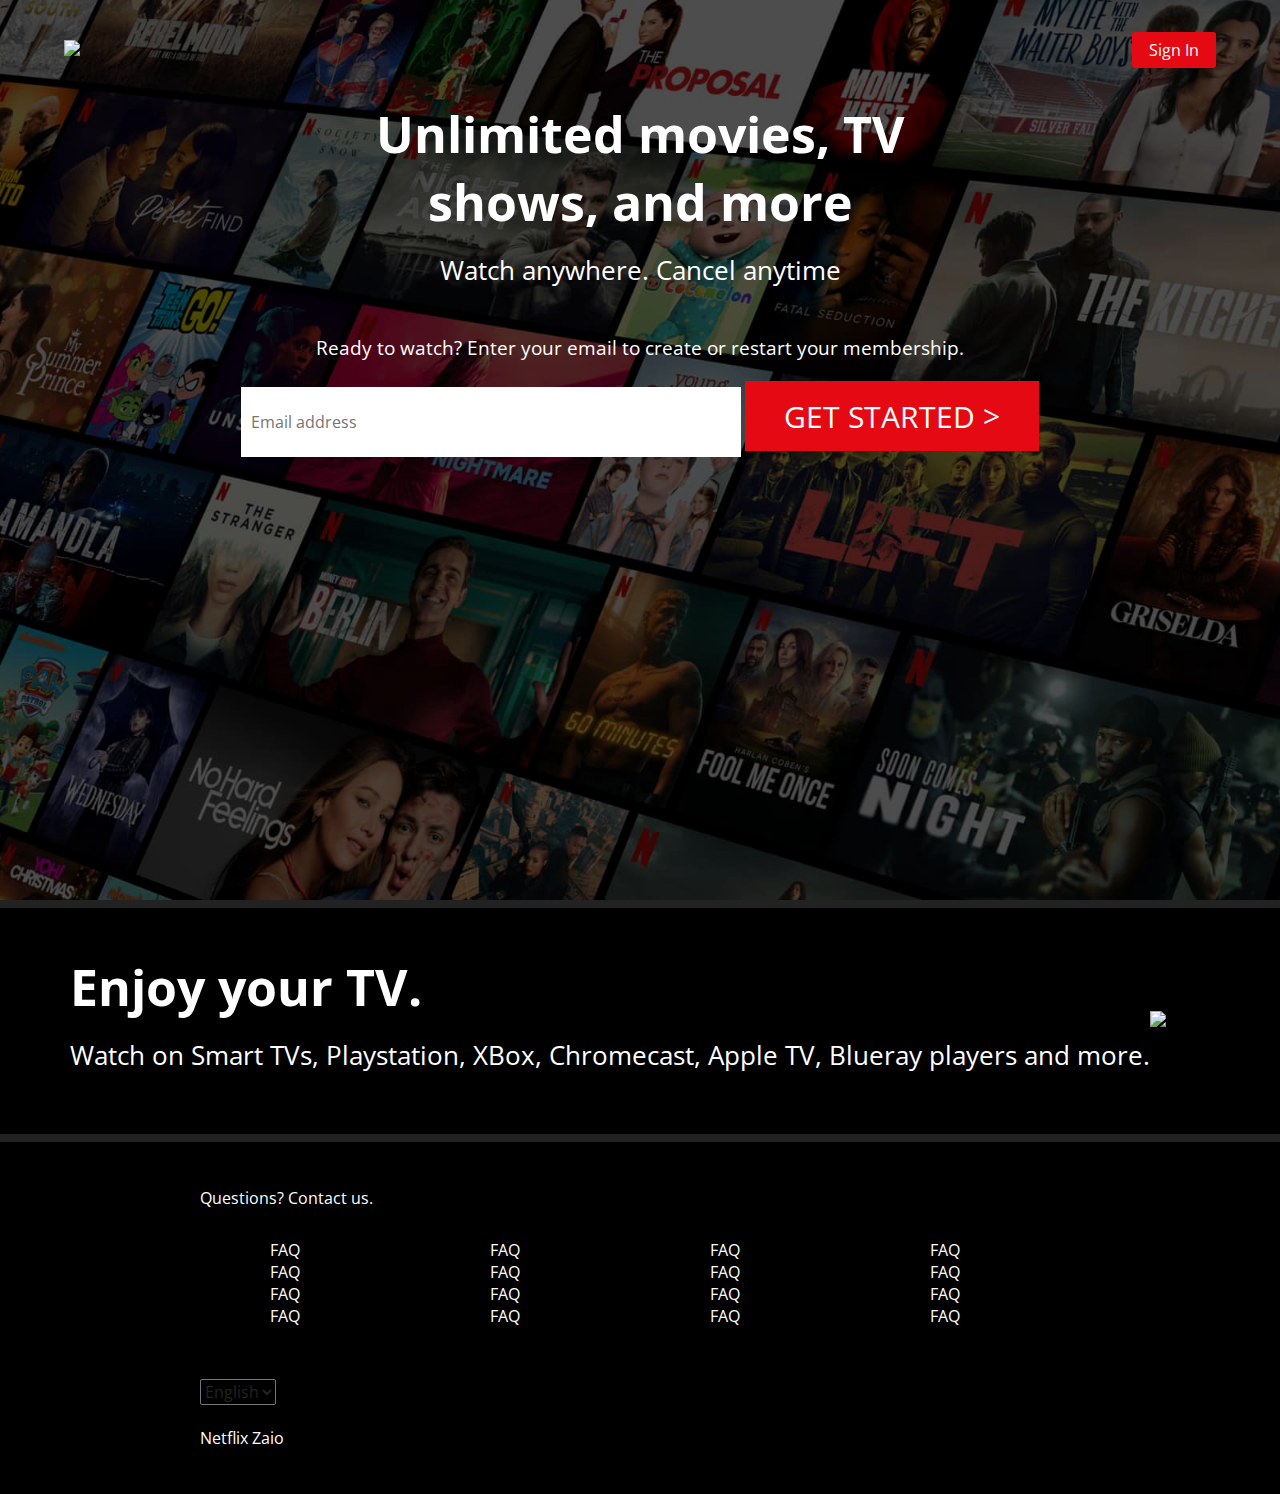
==== index.html @ 2e08b6c6 "removed tem.html file" ====
<!DOCTYPE html>
<html lang="en">
<head>
    <meta charset="UTF-8">
    <meta name="viewport" content="width=device-width, initial-scale=1.0">
    <title>Document</title>
    <link rel="stylesheet" href="responsive.css">
    <link rel="stylesheet" href="style.css">
</head>
<body>
    <div class="banner-wrap">
        <div class="menu-area">
            <div class="logo">
            <img src="https://github.com/carlosavilae/Netflix-Clone/blob/master/img/logo.PNG?raw=true">
            </div>  
         
            <a class="btn" href="a">Sign In</a>
        </div>
    
        <div class="banner-container">
           <h1>Unlimited movies, TV <br> shows, and more</h1>
           <h2>Watch anywhere. Cancel anytime</h2>
           <form>
               <h3>Ready to watch? Enter your email to create or restart your membership.</h3> 
               <input placeholder="Email address">
               <button>GET STARTED ></button>
           </form>
        </div>
        
    </div>
    <div class="info-container">
        <div>
       <h1>Enjoy your TV.</h1>
       <h2>Watch on Smart TVs, Playstation, XBox, Chromecast, Apple TV, Blueray players and more. </h2>

        </div>
        <div class="tv-container">
            <div class="tv-image">
            <img src="https://assets.nflxext.com/ffe/siteui/acquisition/ourStory/fuji/desktop/tv.png">
            </div>
            <div class="video">
            <video data-uia="nmhp-card-animation-asset-video" autoplay="" playsinline="" muted="" loop="">
                <source src="https://assets.nflxext.com/ffe/siteui/acquisition/ourStory/fuji/desktop/video-tv-0819.m4v" type="video/mp4">
            </video>
            </div>    
    </div>
    </div>
    <div class="footer">
        <div class="contact-us">
            <a href="a">Questions? Contact us.</a>

        </div>
        <div class="hyperlinks">
            <div class="col">
                <ul>
                    <li>FAQ</li>
                    <li>FAQ</li>
                    <li>FAQ</li>
                    <li>FAQ</li>
                </ul>

            </div>
            <div class="col">
                <ul>
                    <li>FAQ</li>
                    <li>FAQ</li>
                    <li>FAQ</li>
                    <li>FAQ</li>
                </ul>

            </div>
            <div class="col">
                <ul>
                    <li>FAQ</li>
                    <li>FAQ</li>
                    <li>FAQ</li>
                    <li>FAQ</li>
                </ul>

            </div>
            <div class="col">
                <ul>
                    <li>FAQ</li>
                    <li>FAQ</li>
                    <li>FAQ</li>
                    <li>FAQ</li>
                </ul>

            </div>
            

        </div>
        <br>
        <div class="language">
          <select name="language" id="language">
              <option value="english">English</option>
              <option value="swahili">Swahili</option>
          </select>
        </div>
        <br>   
        <div class="location"></div>
           <p>Netflix Zaio</p>
    </div>
                
        
       
   
</body>
</html>
---- responsive.css ----
@media all and (min-width: 1920px) {
    .default-ltr-cache-7ujrbr {
        width:auto;
        -webkit-flex: 0 auto;
        -ms-flex: 0 auto;
        flex: 0 auto;
    }
}
@media screen and (max-width: 599.98px) {
    .default-ltr-cache-1sk81mw .ea3diy34>select {
        width:0.0625rem!important;
        padding-right: 1.75rem!important;
    }
}
---- style.css ----
@import url('https://fonts.googleapis.com/css2?family=Open+Sans:ital,wght@0,400;0,700;0,800;1,600&family=Press+Start+2P&display=swap');

*{
    font-family: 'Open Sans', sans-serif;
    text-decoration: none;
    margin: 0;
    padding: 0;
    box-sizing: border-box;
    font-size: 16px;
}

:root{
    --color-red: #e50914;
}

.banner-wrap{
    padding: 0;
    margin: 0;
    background: url(background.jpg) 0 0 no-repeat;
    background-size: cover;
    background-position: center;
    height: 100vh;
    position: relative;
    z-index: 1;
}

.banner-wrap::after{
    position: absolute;
    top: 0;
    left: 0;
    height: 100%;
    width: 100%;
    content: '';
    background: rgba(0,0,0,0.6);
    z-index: -1;
}

.menu-area{
    display: flex;
    justify-content: space-between;
    align-items: center;
    padding: 50px 5%;
    height: 50px;
}

.menu-area .logo img{
    height: 50px;
}

.menu-area .btn{
    color: white;
    background: var(--color-red);
    border-radius: 3px;
    padding: 7px 17px;
}

.banner-container{
    color: white;
    display: flex;
    flex-direction: column;
    justify-content: center;
    align-items: center;
    text-align: center;
    height: calc(100% -35px);
}

h1{
    font-size: 3.125rem;
    font-weight: 700;
}

h2{
    font-size: 1.625rem;
    font-weight: 400;
    margin: 1rem auto;
}

h3{
    padding-top: 30px;
    font-size: 1.2rem;
    font-weight: 400;
    padding-bottom: 20px;
}

.banner-container form{
    border: none;
    height: 70px;          
}

.banner-container input{
    font-size: 1rem;
    border: none;
    height: 100%;
    width: 500px;
    border: none;
    padding-left: 10px;
}

.banner-container button{
    font-size: 1.875rem;
    color: white;
    border: none;
    height: 100%;
    width: 294px;
    background: var(--color-red);
}

.info-container{
    display: flex;
    align-items: center;
    padding: 45px 70px;
    color: white;
    background: black;
    position: relative;
    border-top: 8px solid #222;
}

.tv-container{
    position: relative;
    display: flex;
    align-items: center;
    justify-content: center;
}

.tv-container .tv-image{
    position: relative;
    z-index: 1; /*so that image comes ahead of video*/
}
.tv-container .video{
    position: absolute;
    
}

.footer{
    display: flex;
    flex-direction: column;
    background: black;
    color: white;
    border-top: 8px solid #222;
    padding: 45px 200px;

}
.footer .contact-us{
    margin-bottom: 30px;
}
.footer .contact-us a{
    text-decoration: none;
    color: white;
}    

.footer .hyperlinks{
    display: flex;
    justify-content: space-around;
}

.footer .contact-us a:hover{
    text-decoration: underline;
}
.footer .hyperlinks .col {
    padding-right: 50px;
 }

.footer .hyperlinks .col ul{
   list-style-type: none;
}
.footer .hyperlinks .col:hover li{
    text-decoration: underline;
    cursor: pointer;
}

.language select{
    background: black;
    color: #222;
    margin-top: 30px;
    border-radius: 2px;
}
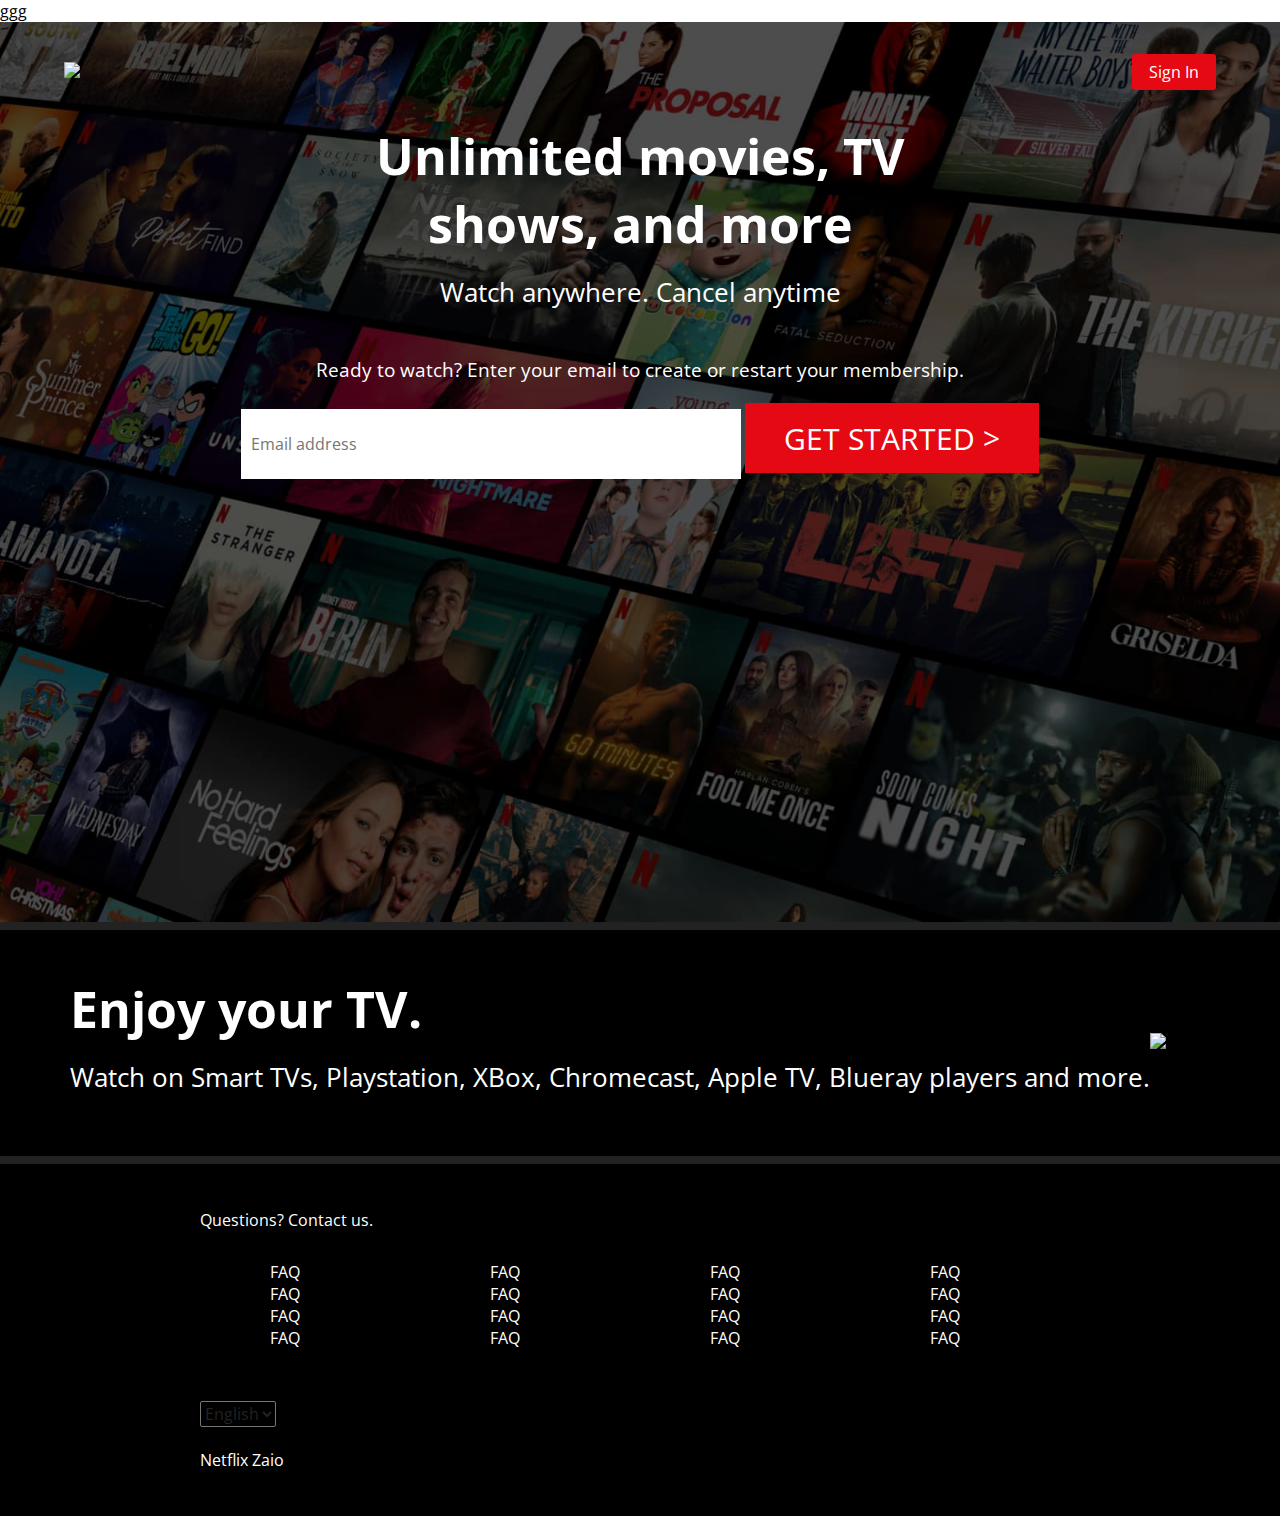
==== commit 125cd7f5: "added gitignore file" ====
--- a/index.html
+++ b/index.html
@@ -8,6 +8,7 @@
     <link rel="stylesheet" href="style.css">
 </head>
 <body>
+    ggg
     <div class="banner-wrap">
         <div class="menu-area">
             <div class="logo">
